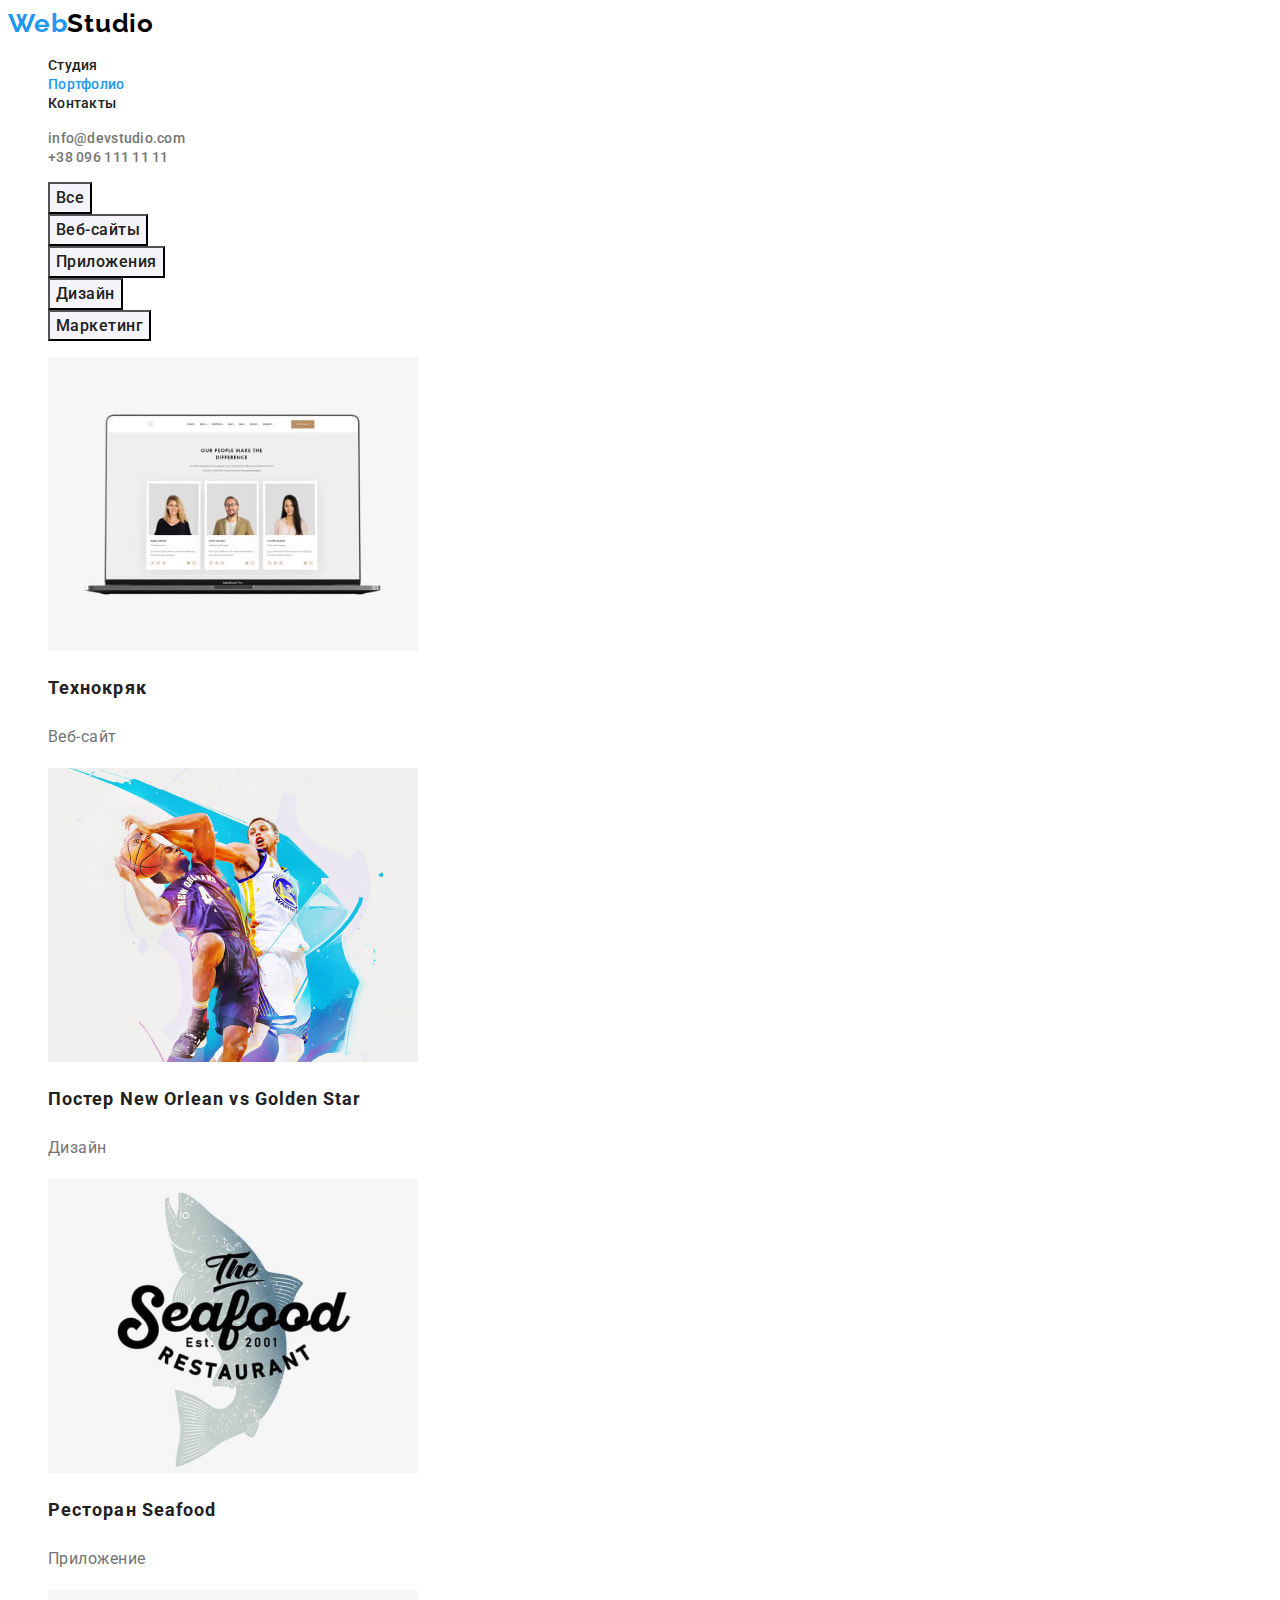
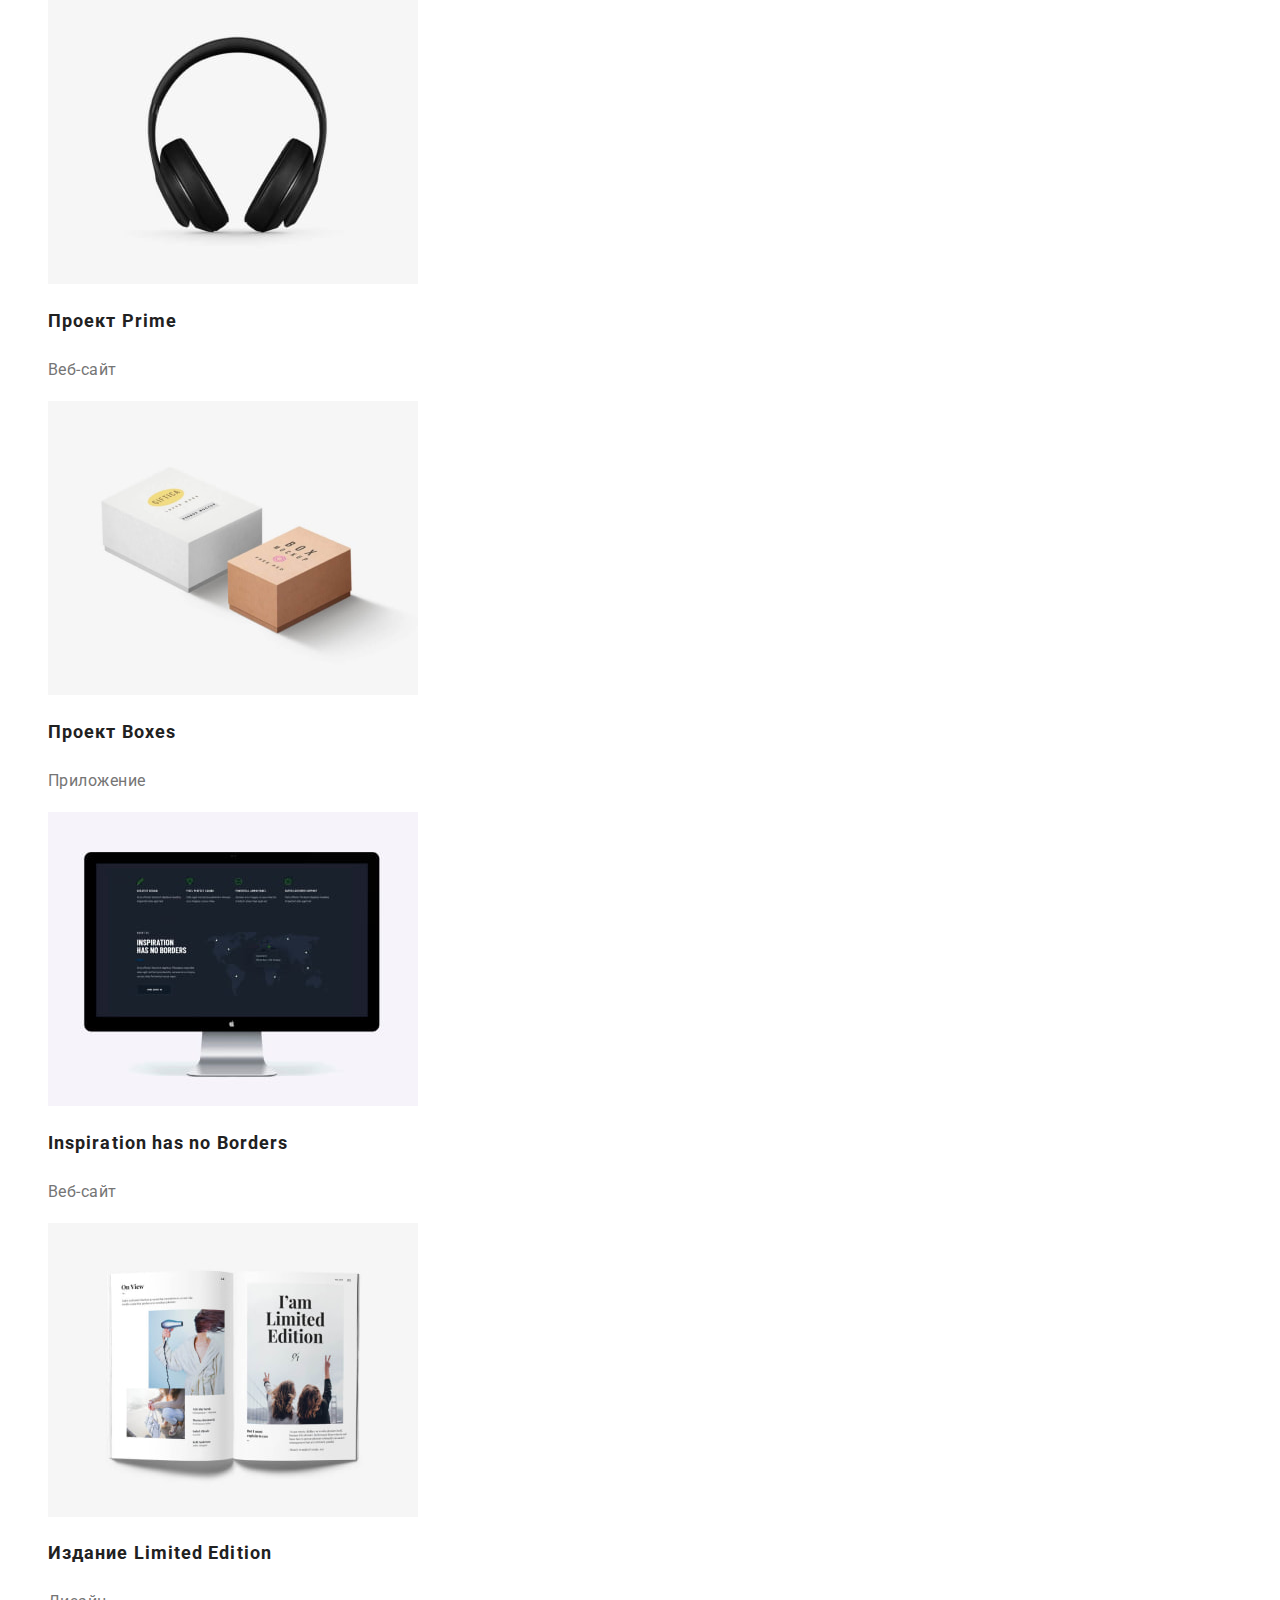
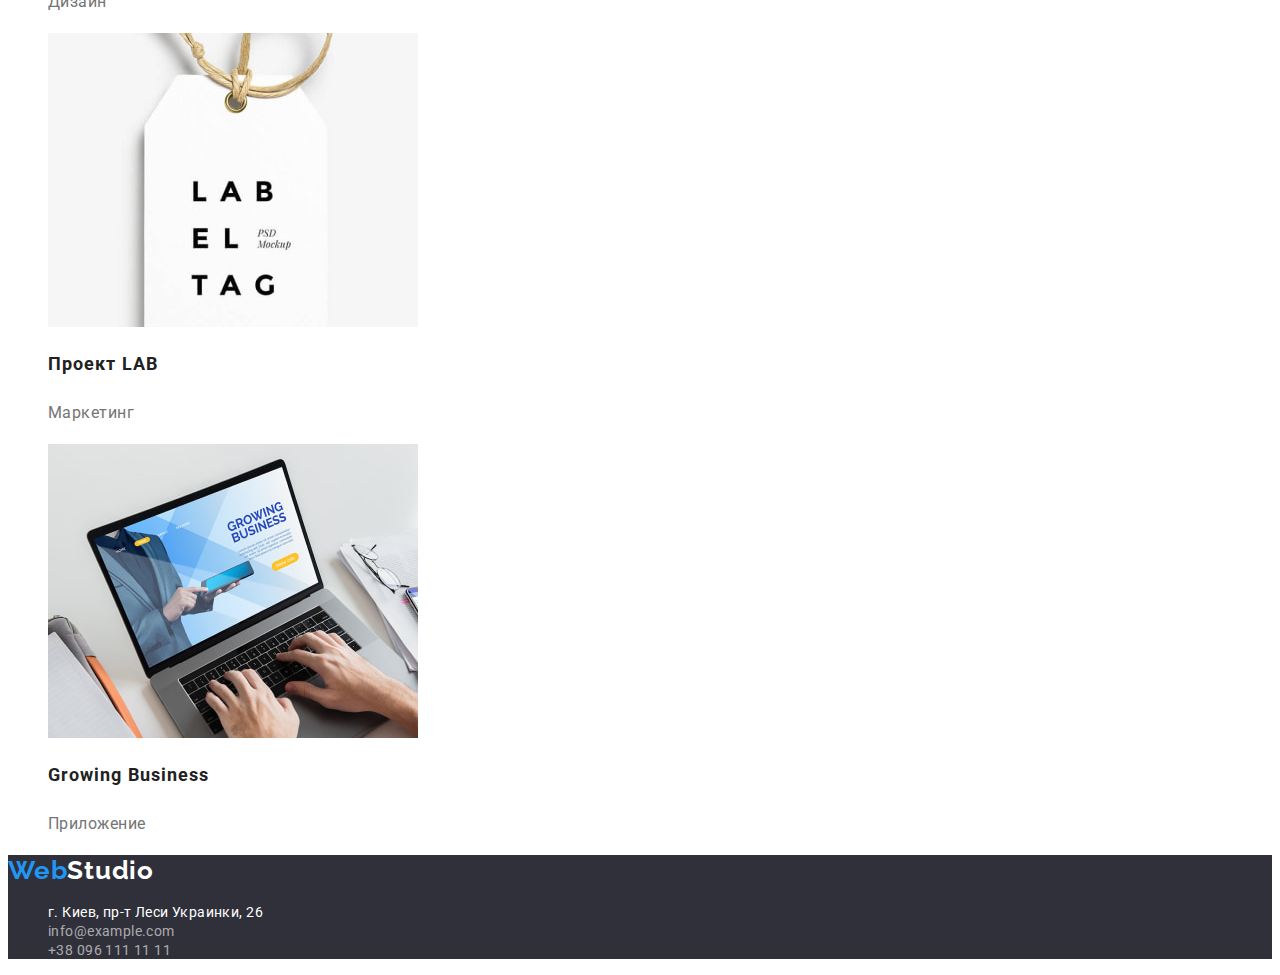
==== portfolio.html @ b4964f57 "hw-03" ====
<!DOCTYPE html>
<html lang="ru">
  <head>
    <meta charset="UTF-8" />
    <meta http-equiv="X-UA-Compatible" content="IE=edge" />
    <meta name="viewport" content="width=device-width, initial-scale=1.0" />
    <title>Портфолио</title>
    <link rel="stylesheet" href="./css/styles.css" />
    <link
      href="https://fonts.googleapis.com/css2?family=Raleway:wght@700&family=Roboto:wght@400;500;700;900&display=swap"
      rel="stylesheet"
    />
  </head>
  <body>
    <header class="header">
      <a href="./index.html" class="logo link" lang="en"
        >Web<span class="studio">Studio</span></a
      >
      <nav>
        <ul class="header-list list">
          <li>
            <a href="./index.html" class="header-link link">Студия</a>
          </li>
          <li>
            <a href="./portfolio.html" class="active header-link link"
              >Портфолио</a
            >
          </li>
          <li><a href="./contact" class="header-link link">Контакты</a></li>
        </ul>
      </nav>
      <ul class="header-list list">
        <li>
          <a href="emailto:info@devstudio.com" class="header-contact link"
            >info@devstudio.com
          </a>
        </li>
        <li>
          <a href="tel:+380961111111" class="header-contact link">
            +38 096 111 11 11</a
          >
        </li>
      </ul>
    </header>
    <main>
      <section class="projects">
        <h1 hidden>Проэкты</h1>
        <ul class="projects-btn-list list">
          <li><button type="button" class="projects-btn">Все</button></li>
          <li>
            <button type="button" class="projects-btn">Веб-сайты</button>
          </li>
          <li>
            <button type="button" class="projects-btn">Приложения</button>
          </li>
          <li><button type="button" class="projects-btn">Дизайн</button></li>
          <li>
            <button type="button" class="projects-btn">Маркетинг</button>
          </li>
        </ul>
        <ul class="projects-list list">
          <li>
            <a href=""
              ><img
                src="./images/img21.jpg"
                alt="Ноутбук"
                width="370"
                height="294"
            /></a>
            <h2 class="projects-subtitle">Технокряк</h2>
            <p class="projects-desc">Веб-сайт</p>
          </li>
          <li>
            <a href=""
              ><img
                src="./images/img22.jpg"
                alt="Два баскетболиста"
                width="370"
                height="294"
            /></a>
            <h2 class="projects-subtitle">Постер New Orlean vs Golden Star</h2>
            <p class="projects-desc">Дизайн</p>
          </li>
          <li>
            <a href=""
              ><img
                src="./images/img23.jpg"
                alt="Логотип с рыбой"
                width="370"
                height="294"
            /></a>
            <h2 class="projects-subtitle">Ресторан Seafood</h2>
            <p class="projects-desc">Приложение</p>
          </li>
          <li>
            <a href=""
              ><img
                src="./images/img24.jpg"
                alt="Наушники"
                width="370"
                height="294"
            /></a>
            <h2 class="projects-subtitle">Проект Prime</h2>
            <p class="projects-desc">Веб-сайт</p>
          </li>
          <li>
            <a href=""
              ><img
                src="./images/img25.jpg"
                alt="Две коробки"
                width="370"
                height="294"
            /></a>
            <h2 class="projects-subtitle">Проект Boxes</h2>
            <p class="projects-desc">Приложение</p>
          </li>
          <li>
            <a href=""
              ><img
                src="./images/img26.jpg"
                alt="Монитор компьютера"
                width="370"
                height="294"
            /></a>
            <h2 class="projects-subtitle" lang="en">
              Inspiration has no Borders
            </h2>
            <p class="projects-desc">Веб-сайт</p>
          </li>
          <li>
            <a href=""
              ><img
                src="./images/img27.jpg"
                alt="Открытая книга"
                width="370"
                height="294"
            /></a>
            <h2 class="projects-subtitle">Издание Limited Edition</h2>
            <p class="projects-desc">Дизайн</p>
          </li>
          <li>
            <a href=""
              ><img
                src="./images/img28.jpg"
                alt="Логотип на бирке"
                width="370"
                height="294"
            /></a>
            <h2 class="projects-subtitle">Проект LAB</h2>
            <p class="projects-desc">Маркетинг</p>
          </li>
          <li>
            <a href=""
              ><img
                src="./images/img29.jpg"
                alt="Бизнесмен за ноутбуком"
                width="370"
                height="294"
            /></a>
            <h2 class="projects-subtitle" lang="en">Growing Business</h2>
            <p class="projects-desc">Приложение</p>
          </li>
        </ul>
      </section>
    </main>
    <footer class="footer">
      <a href="/index.html" class="logo link" lang="en"
        >Web<span class="studio-footer">Studio</span></a
      >
      <address>
        <ul class="footer-list list">
          <li>
            <a
              class="footer-address link"
              href="https://bit.ly/3pXMvUd"
              target="_blank"
              rel="noopener noreferrer"
              >г. Киев, пр-т Леси Украинки, 26</a
            >
          </li>
          <li>
            <a class="footer-contact link" href="info@example.com"
              >info@example.com</a
            >
          </li>
          <li>
            <a class="footer-contact link" href="tel:+380961111111">
              +38 096 111 11 11</a
            >
          </li>
        </ul>
      </address>
    </footer>
  </body>
</html>
---- css/styles.css ----
:root {
    --title-color: #212121;
    --accent: #2196F3;
}
body {
    font-family: 'Roboto', sans-serif;
    color: #757575;
}
.link { text-decoration: none
}
.list { list-style: none;
}
.logo {
    font-family: 'Raleway';
    font-style: normal;
    font-weight: 700;
    font-size: 26px;
    line-height: 1.19;
    letter-spacing: 0.03em;
    color: #2196F3;
}
.studio {
    color: #000000;
}
.studio-footer {
    color: #FFFFFF;
}
.header {
    background: #FFFFFF;
}
.header-link {
    font-weight: 500;
    font-size: 14px;
        line-height: 1.14;
        letter-spacing: 0.02em;    
        color: var(--title-color)
}
.active {
    color: var(--accent);
}
.header-link:hover, 
.header-link:focus {
    color: var(--accent);
}
.header-contact {
    font-weight: 500;
        font-size: 14px;
        line-height: 1.14;
        letter-spacing: 0.02em;
        color: #757575;
}
.header-contact:hover, 
.header-contact:focus {
    color: var(--accent);
}
.hero {
    background: #2F303A;
}
.hero-title {
    font-weight: 900;
        font-size: 44px;
        line-height: 1.36;
        text-align: center;
        letter-spacing: 0.06em;
        text-transform: uppercase;   
        color: #FFFFFF;
}
.hero-btn {
    font-family: inherit;
    cursor: pointer;
    font-weight: 700;
        font-size: 16px;
        line-height: 1.90;
        letter-spacing: 0.06em; 
        color: #FFFFFF;
        background: #2196F3;
}
.hero-btn:hover,
.hero-btn:focus {
    background-color: #188ce8;
    color: #FFFFFF;
}
.features-title {
        font-size: 36px;
        line-height: 1.16;
        text-align: center;
        letter-spacing: 0.03em;
        color: var(--title-color);
}
.features-subtitle {
        font-size: 14px;
        line-height: 1.14;
        letter-spacing: 0.03em;
        text-transform: uppercase;
        color: var(--title-color);
}
.features-desc {
        font-size: 14px;
        line-height: 0.58;
        letter-spacing: 0.03em;
}
.direction-title {
        font-size: 36px;
        line-height: 1.16;
        text-align: center;
        letter-spacing: 0.03em;
        color: var(--title-color);
}
.team {
    background: #F5F4FA;
}
.team-title {
        font-size: 36px;
        line-height: 1.16;
        text-align: center;
        letter-spacing: 0.03em;
        color: var(--title-color);
}
.team-subtitle {
    font-weight: 500;
        font-size: 16px;
        line-height: 1.18;
        text-align: center;
        letter-spacing: 0.03em;
        color: var(--title-color);
}
.team-desc {
        line-height: 1.18;
        text-align: center;
        letter-spacing: 0.03em;
}
.footer {
    background: #2F303A;
}
.footer-address {
        font-style: normal;
        font-size: 14px;
        line-height: 1.17;
        letter-spacing: 0.03em;
        color: #FFFFFF;
}
.footer-address:hover,
.footer-address:focus {
    color: var(--accent);
}
.footer-contact {
    font-style: normal;
    font-size: 14px;
    line-height: 1.17;
    letter-spacing: 0.03em;
    color: rgba(255, 255, 255, 0.6);
}
.footer-contact:hover,
.footer-contact:focus {
    color: var(--accent);
}
.projects-btn {
    font-weight: 500;
        font-size: 16px;
        line-height: 1.62;
        letter-spacing: 0.03em;
    font-family: inherit;
    cursor: pointer;
    color: var(--title-color);
    background: #F5F4FA;
}
.projects-btn:hover,
.projects-btn:focus {
    color: #FFFFFF;
    background: var(--accent);
}
.projects-subtitle {
font-size: 18px;
    line-height: 2;
    letter-spacing: 0.06em;
    color: var(--title-color);
}
.projects-desc {
        line-height: 1.87;
        letter-spacing: 0.03em;
}
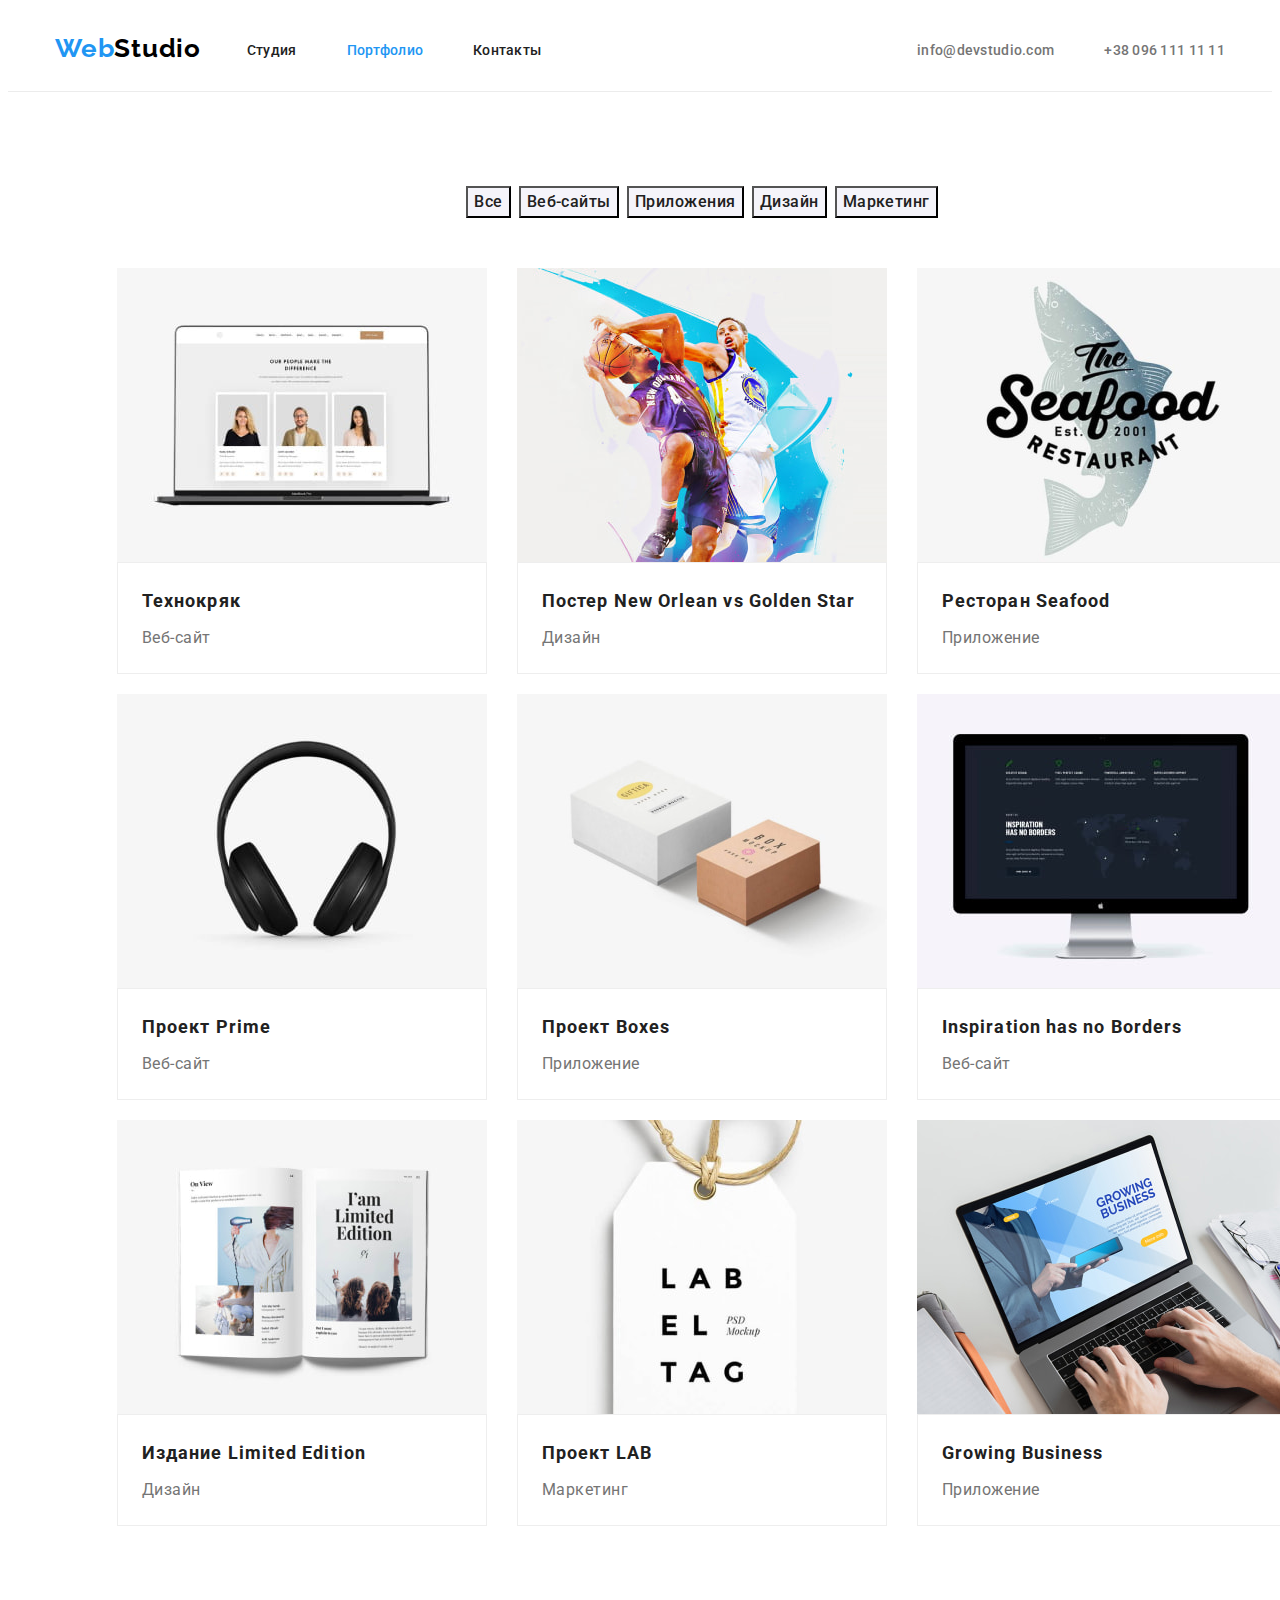
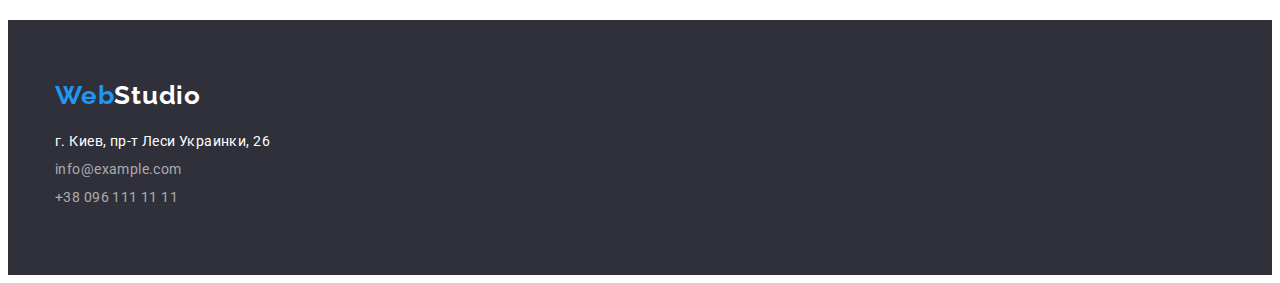
==== commit 73392cd7: "add" ====
--- a/portfolio.html
+++ b/portfolio.html
@@ -5,191 +5,237 @@
     <meta http-equiv="X-UA-Compatible" content="IE=edge" />
     <meta name="viewport" content="width=device-width, initial-scale=1.0" />
     <title>Портфолио</title>
-    <link rel="stylesheet" href="./css/styles.css" />
     <link
       href="https://fonts.googleapis.com/css2?family=Raleway:wght@700&family=Roboto:wght@400;500;700;900&display=swap"
       rel="stylesheet"
     />
+    <link
+      rel="stylesheet"
+      href="https://cdnjs.cloudflare.com/ajax/libs/modern-normalize/1.1.0/modern-normalize.min.css"
+      integrity="sha512-wpPYUAdjBVSE4KJnH1VR1HeZfpl1ub8YT/NKx4PuQ5NmX2tKuGu6U/JRp5y+Y8XG2tV+wKQpNHVUX03MfMFn9Q=="
+      crossorigin="anonymous"
+      referrerpolicy="no-referrer"
+    />
+    <link rel="stylesheet" href="./css/styles.css" />
   </head>
   <body>
     <header class="header">
-      <a href="./index.html" class="logo link" lang="en"
-        >Web<span class="studio">Studio</span></a
-      >
-      <nav>
-        <ul class="header-list list">
+      <div class="container">
+        <a href="./index.html" class="logo link" lang="en"
+          >Web<span class="studio">Studio</span></a
+        >
+        <nav class="header-navigation">
+          <ul class="header-list list">
+            <li>
+              <a href="./index.html" class="header-link link">Студия</a>
+            </li>
+            <li>
+              <a href="./portfolio.html" class="active header-link link"
+                >Портфолио</a
+              >
+            </li>
+            <li><a href="./contact" class="header-link link">Контакты</a></li>
+          </ul>
+        </nav>
+        <ul class="header-list-contacts list">
           <li>
-            <a href="./index.html" class="header-link link">Студия</a>
+            <a href="emailto:info@devstudio.com" class="header-contact link"
+              >info@devstudio.com
+            </a>
           </li>
           <li>
-            <a href="./portfolio.html" class="active header-link link"
-              >Портфолио</a
-            >
-          </li>
-          <li><a href="./contact" class="header-link link">Контакты</a></li>
-        </ul>
-      </nav>
-      <ul class="header-list list">
-        <li>
-          <a href="emailto:info@devstudio.com" class="header-contact link"
-            >info@devstudio.com
-          </a>
-        </li>
-        <li>
-          <a href="tel:+380961111111" class="header-contact link">
-            +38 096 111 11 11</a
-          >
-        </li>
-      </ul>
-    </header>
-    <main>
-      <section class="projects">
-        <h1 hidden>Проэкты</h1>
-        <ul class="projects-btn-list list">
-          <li><button type="button" class="projects-btn">Все</button></li>
-          <li>
-            <button type="button" class="projects-btn">Веб-сайты</button>
-          </li>
-          <li>
-            <button type="button" class="projects-btn">Приложения</button>
-          </li>
-          <li><button type="button" class="projects-btn">Дизайн</button></li>
-          <li>
-            <button type="button" class="projects-btn">Маркетинг</button>
-          </li>
-        </ul>
-        <ul class="projects-list list">
-          <li>
-            <a href=""
-              ><img
-                src="./images/img21.jpg"
-                alt="Ноутбук"
-                width="370"
-                height="294"
-            /></a>
-            <h2 class="projects-subtitle">Технокряк</h2>
-            <p class="projects-desc">Веб-сайт</p>
-          </li>
-          <li>
-            <a href=""
-              ><img
-                src="./images/img22.jpg"
-                alt="Два баскетболиста"
-                width="370"
-                height="294"
-            /></a>
-            <h2 class="projects-subtitle">Постер New Orlean vs Golden Star</h2>
-            <p class="projects-desc">Дизайн</p>
-          </li>
-          <li>
-            <a href=""
-              ><img
-                src="./images/img23.jpg"
-                alt="Логотип с рыбой"
-                width="370"
-                height="294"
-            /></a>
-            <h2 class="projects-subtitle">Ресторан Seafood</h2>
-            <p class="projects-desc">Приложение</p>
-          </li>
-          <li>
-            <a href=""
-              ><img
-                src="./images/img24.jpg"
-                alt="Наушники"
-                width="370"
-                height="294"
-            /></a>
-            <h2 class="projects-subtitle">Проект Prime</h2>
-            <p class="projects-desc">Веб-сайт</p>
-          </li>
-          <li>
-            <a href=""
-              ><img
-                src="./images/img25.jpg"
-                alt="Две коробки"
-                width="370"
-                height="294"
-            /></a>
-            <h2 class="projects-subtitle">Проект Boxes</h2>
-            <p class="projects-desc">Приложение</p>
-          </li>
-          <li>
-            <a href=""
-              ><img
-                src="./images/img26.jpg"
-                alt="Монитор компьютера"
-                width="370"
-                height="294"
-            /></a>
-            <h2 class="projects-subtitle" lang="en">
-              Inspiration has no Borders
-            </h2>
-            <p class="projects-desc">Веб-сайт</p>
-          </li>
-          <li>
-            <a href=""
-              ><img
-                src="./images/img27.jpg"
-                alt="Открытая книга"
-                width="370"
-                height="294"
-            /></a>
-            <h2 class="projects-subtitle">Издание Limited Edition</h2>
-            <p class="projects-desc">Дизайн</p>
-          </li>
-          <li>
-            <a href=""
-              ><img
-                src="./images/img28.jpg"
-                alt="Логотип на бирке"
-                width="370"
-                height="294"
-            /></a>
-            <h2 class="projects-subtitle">Проект LAB</h2>
-            <p class="projects-desc">Маркетинг</p>
-          </li>
-          <li>
-            <a href=""
-              ><img
-                src="./images/img29.jpg"
-                alt="Бизнесмен за ноутбуком"
-                width="370"
-                height="294"
-            /></a>
-            <h2 class="projects-subtitle" lang="en">Growing Business</h2>
-            <p class="projects-desc">Приложение</p>
-          </li>
-        </ul>
-      </section>
-    </main>
-    <footer class="footer">
-      <a href="/index.html" class="logo link" lang="en"
-        >Web<span class="studio-footer">Studio</span></a
-      >
-      <address>
-        <ul class="footer-list list">
-          <li>
-            <a
-              class="footer-address link"
-              href="https://bit.ly/3pXMvUd"
-              target="_blank"
-              rel="noopener noreferrer"
-              >г. Киев, пр-т Леси Украинки, 26</a
-            >
-          </li>
-          <li>
-            <a class="footer-contact link" href="info@example.com"
-              >info@example.com</a
-            >
-          </li>
-          <li>
-            <a class="footer-contact link" href="tel:+380961111111">
+            <a href="tel:+380961111111" class="header-contact link">
               +38 096 111 11 11</a
             >
           </li>
         </ul>
-      </address>
+      </div>
+    </header>
+    <main>
+      <section class="projects section">
+        <div class="container">
+          <h1 hidden>Проекты</h1>
+          <ul class="projects-btn-list list">
+            <li class="projects-btn-list-item">
+              <button type="button" class="projects-btn">Все</button>
+            </li>
+            <li class="projects-btn-list-item">
+              <button type="button" class="projects-btn">Веб-сайты</button>
+            </li>
+            <li class="projects-btn-list-item">
+              <button type="button" class="projects-btn">Приложения</button>
+            </li>
+            <li class="projects-btn-list-item">
+              <button type="button" class="projects-btn">Дизайн</button>
+            </li>
+            <li class="projects-btn-list-item">
+              <button type="button" class="projects-btn">Маркетинг</button>
+            </li>
+          </ul>
+          <ul class="projects-list list">
+            <li class="project-list-item">
+              <a href=""
+                ><img
+                  class="project-pic"
+                  src="./images/img21.jpg"
+                  alt="Ноутбук"
+                  width="370"
+                  height="294"
+              /></a>
+              <div class="projects-list-card">
+                <h2 class="projects-subtitle">Технокряк</h2>
+                <p class="projects-desc">Веб-сайт</p>
+              </div>
+            </li>
+            <li class="project-list-item">
+              <a href=""
+                ><img
+                  class="project-pic"
+                  src="./images/img22.jpg"
+                  alt="Два баскетболиста"
+                  width="370"
+                  height="294"
+              /></a>
+              <div class="projects-list-card">
+                <h2 class="projects-subtitle">
+                  Постер New Orlean vs Golden Star
+                </h2>
+                <p class="projects-desc">Дизайн</p>
+              </div>
+            </li>
+            <li class="project-list-item">
+              <a href=""
+                ><img
+                  class="project-pic"
+                  src="./images/img23.jpg"
+                  alt="Логотип с рыбой"
+                  width="370"
+                  height="294"
+              /></a>
+              <div class="projects-list-card">
+                <h2 class="projects-subtitle">Ресторан Seafood</h2>
+                <p class="projects-desc">Приложение</p>
+              </div>
+            </li>
+            <li class="project-list-item">
+              <a href=""
+                ><img
+                  class="project-pic"
+                  src="./images/img24.jpg"
+                  alt="Наушники"
+                  width="370"
+                  height="294"
+              /></a>
+              <div class="projects-list-card">
+                <h2 class="projects-subtitle">Проект Prime</h2>
+                <p class="projects-desc">Веб-сайт</p>
+              </div>
+            </li>
+            <li class="project-list-item">
+              <a href=""
+                ><img
+                  class="project-pic"
+                  src="./images/img25.jpg"
+                  alt="Две коробки"
+                  width="370"
+                  height="294"
+              /></a>
+              <div class="projects-list-card">
+                <h2 class="projects-subtitle">Проект Boxes</h2>
+                <p class="projects-desc">Приложение</p>
+              </div>
+            </li>
+            <li class="project-list-item">
+              <a href=""
+                ><img
+                  class="project-pic"
+                  src="./images/img26.jpg"
+                  alt="Монитор компьютера"
+                  width="370"
+                  height="294"
+              /></a>
+              <div class="projects-list-card">
+                <h2 class="projects-subtitle" lang="en">
+                  Inspiration has no Borders
+                </h2>
+                <p class="projects-desc">Веб-сайт</p>
+              </div>
+            </li>
+            <li class="project-list-item">
+              <a href=""
+                ><img
+                  class="project-pic"
+                  src="./images/img27.jpg"
+                  alt="Открытая книга"
+                  width="370"
+                  height="294"
+              /></a>
+              <div class="projects-list-card">
+                <h2 class="projects-subtitle">Издание Limited Edition</h2>
+                <p class="projects-desc">Дизайн</p>
+              </div>
+            </li>
+            <li class="project-list-item">
+              <a href=""
+                ><img
+                  class="project-pic"
+                  src="./images/img28.jpg"
+                  alt="Логотип на бирке"
+                  width="370"
+                  height="294"
+              /></a>
+              <div class="projects-list-card">
+                <h2 class="projects-subtitle">Проект LAB</h2>
+                <p class="projects-desc">Маркетинг</p>
+              </div>
+            </li>
+            <li class="project-list-item">
+              <a href=""
+                ><img
+                  class="project-pic"
+                  src="./images/img29.jpg"
+                  alt="Бизнесмен за ноутбуком"
+                  width="370"
+                  height="294"
+              /></a>
+              <div class="projects-list-card">
+                <h2 class="projects-subtitle" lang="en">Growing Business</h2>
+                <p class="projects-desc">Приложение</p>
+              </div>
+            </li>
+          </ul>
+        </div>
+      </section>
+    </main>
+    <footer class="footer">
+      <div class="container">
+        <a href="/index.html" class="logo-footer link" lang="en"
+          >Web<span class="studio-footer">Studio</span></a
+        >
+        <address class="footer-address-list">
+          <ul class="footer-list list">
+            <li class="footer-list-item">
+              <a
+                class="footer-address link"
+                href="https://bit.ly/3pXMvUd"
+                target="_blank"
+                rel="noopener noreferrer"
+                >г. Киев, пр-т Леси Украинки, 26</a
+              >
+            </li>
+            <li class="footer-list-item">
+              <a class="footer-contact link" href="info@example.com"
+                >info@example.com</a
+              >
+            </li>
+            <li class="footer-list-item">
+              <a class="footer-contact link" href="tel:+380961111111">
+                +38 096 111 11 11</a
+              >
+            </li>
+          </ul>
+        </address>
+      </div>
     </footer>
   </body>
 </html>
--- a/css/styles.css
+++ b/css/styles.css
@@ -1,3 +1,18 @@
+html {
+    box-sizing: border-box;
+}
+    *,
+    *::before,
+    *::after {
+        box-sizing: inherit;
+    }
+p, h1, h2, h3, h4, h5, h6 {
+    margin: 0;
+}
+ul {
+    margin: 0;
+    padding-left: 0;
+}
 
 :root {
     --title-color: #212121;
@@ -10,6 +25,16 @@
 .link { text-decoration: none
 }
 .list { list-style: none;
+}
+.container {
+    width: 1200px;
+    margin-left: auto;
+    margin-right: auto;
+    padding-left: 15px;
+    padding-right: 15px;
+}
+.section {
+    padding: 94px 94px;
 }
 .logo {
     font-family: 'Raleway';
@@ -19,6 +44,17 @@
     line-height: 1.19;
     letter-spacing: 0.03em;
     color: #2196F3;
+    padding: 25px 0px;
+}
+.logo-footer {
+    font-family: 'Raleway';
+    font-style: normal;
+    font-weight: 700;
+    font-size: 26px;
+    line-height: 1.19;
+    letter-spacing: 0.03em;
+    color: #2196F3;
+
 }
 .studio {
     color: #000000;
@@ -26,8 +62,27 @@
 .studio-footer {
     color: #FFFFFF;
 }
+.header .container {    
+    display: flex;
+    background: #FFFFFF;
+    justify-content: space-between;
+
+}
 .header {
-    background: #FFFFFF;
+        border-bottom: 1px solid #ECECEC;
+}
+.header-list {
+    display: flex;
+    column-gap: 50px;
+    margin-right: 330px;
+    padding: 32px 0px;
+
+}
+.header-list-contacts {
+    display: flex;
+    column-gap: 50px;
+        padding: 32px 0px;
+
 }
 .header-link {
     font-weight: 500;
@@ -56,7 +111,10 @@
 }
 .hero {
     background: #2F303A;
-}
+    text-align: center;
+    padding-bottom: 200px;
+}
+
 .hero-title {
     font-weight: 900;
         font-size: 44px;
@@ -65,6 +123,8 @@
         letter-spacing: 0.06em;
         text-transform: uppercase;   
         color: #FFFFFF;
+        padding: 106px 240px 0px;
+        margin-bottom: 30px;
 }
 .hero-btn {
     font-family: inherit;
@@ -75,12 +135,17 @@
         letter-spacing: 0.06em; 
         color: #FFFFFF;
         background: #2196F3;
+    border-radius: 4px;
 }
 .hero-btn:hover,
 .hero-btn:focus {
     background-color: #188ce8;
     color: #FFFFFF;
 }
+.features-list {
+    display: flex;
+        column-gap: 30px;
+}
 .features-title {
         font-size: 36px;
         line-height: 1.16;
@@ -88,17 +153,28 @@
         letter-spacing: 0.03em;
         color: var(--title-color);
 }
+.features-list-item {
+    display: flex;
+    flex-wrap: wrap;
+}
 .features-subtitle {
         font-size: 14px;
         line-height: 1.14;
         letter-spacing: 0.03em;
         text-transform: uppercase;
         color: var(--title-color);
+        margin-bottom: 10px;
 }
 .features-desc {
         font-size: 14px;
-        line-height: 0.58;
-        letter-spacing: 0.03em;
+        line-height: 1.71;
+        letter-spacing: 0.03em;
+
+}
+.direction-pic {
+    display: block; 
+    max-width: 100%; 
+    height: auto;
 }
 .direction-title {
         font-size: 36px;
@@ -106,6 +182,11 @@
         text-align: center;
         letter-spacing: 0.03em;
         color: var(--title-color);
+        margin-bottom: 50px;
+}
+.direction-list {
+    display: flex;
+    column-gap: 30px;
 }
 .team {
     background: #F5F4FA;
@@ -116,6 +197,22 @@
         text-align: center;
         letter-spacing: 0.03em;
         color: var(--title-color);
+        margin-bottom: 50px;
+}
+.team-pic {
+        display: block;
+        max-width: 100%;
+        height: auto;
+        margin-bottom: 30px;
+}
+.team-list {
+    display: flex;
+    column-gap: 30px;
+}
+.team-list-item {
+    background: #FFFFFF;
+        box-shadow: 0px 1px 3px rgba(0, 0, 0, 0.12), 0px 1px 1px rgba(0, 0, 0, 0.14), 0px 2px 1px rgba(0, 0, 0, 0.2);
+        border-radius: 0px 0px 4px 4px;
 }
 .team-subtitle {
     font-weight: 500;
@@ -124,14 +221,20 @@
         text-align: center;
         letter-spacing: 0.03em;
         color: var(--title-color);
+        margin-bottom: 10px;
 }
 .team-desc {
         line-height: 1.18;
         text-align: center;
         letter-spacing: 0.03em;
+        padding-bottom: 30px;
 }
 .footer {
     background: #2F303A;
+    padding: 60px 0px;
+}
+.footer-list-item {
+    margin-bottom: 9px;
 }
 .footer-address {
         font-style: normal;
@@ -139,10 +242,14 @@
         line-height: 1.17;
         letter-spacing: 0.03em;
         color: #FFFFFF;
+
 }
 .footer-address:hover,
 .footer-address:focus {
     color: var(--accent);
+}
+.footer-address-list {
+            margin-top: 20px;
 }
 .footer-contact {
     font-style: normal;
@@ -155,6 +262,12 @@
 .footer-contact:focus {
     color: var(--accent);
 }
+.projects-btn-list {
+    display: flex;
+    justify-content: center;
+    column-gap: 8px;
+    margin-bottom: 50px;
+}
 .projects-btn {
     font-weight: 500;
         font-size: 16px;
@@ -169,14 +282,33 @@
 .projects-btn:focus {
     color: #FFFFFF;
     background: var(--accent);
+}
+.project-pic {
+    display: block;
+    max-width: 100%;
+    height: auto;
+}
+.projects-list {
+display: flex;
+column-gap: 30px;
+flex-wrap: wrap;
+}
+.project-list-item:not(:nth-child(n + 7)) {
+    margin-bottom: 20px;
+}
+.projects-list-card {
+padding: 20px 24px;
+background: #FFFFFF;
+    border: 1px solid #EEEEEE;
 }
 .projects-subtitle {
 font-size: 18px;
     line-height: 2;
     letter-spacing: 0.06em;
     color: var(--title-color);
+    margin-bottom: 4px;
 }
 .projects-desc {
         line-height: 1.87;
         letter-spacing: 0.03em;
-}+}
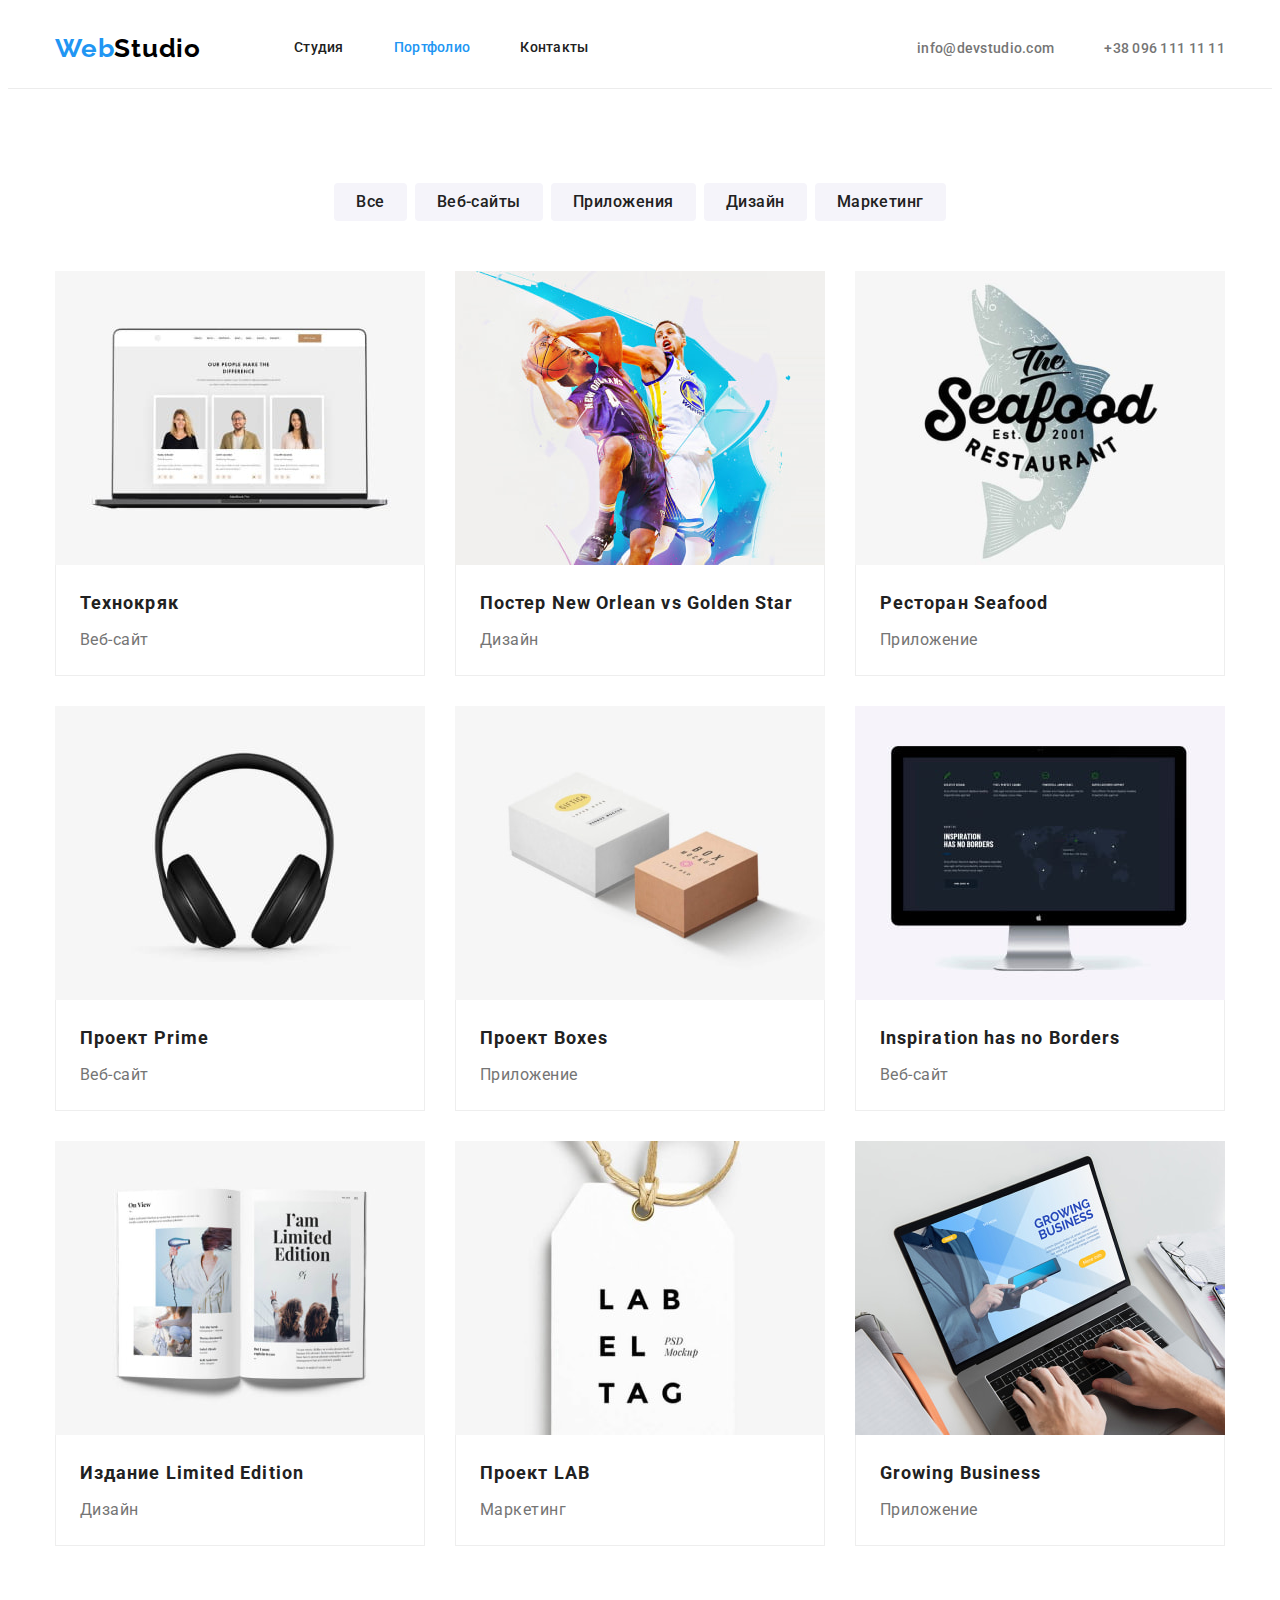
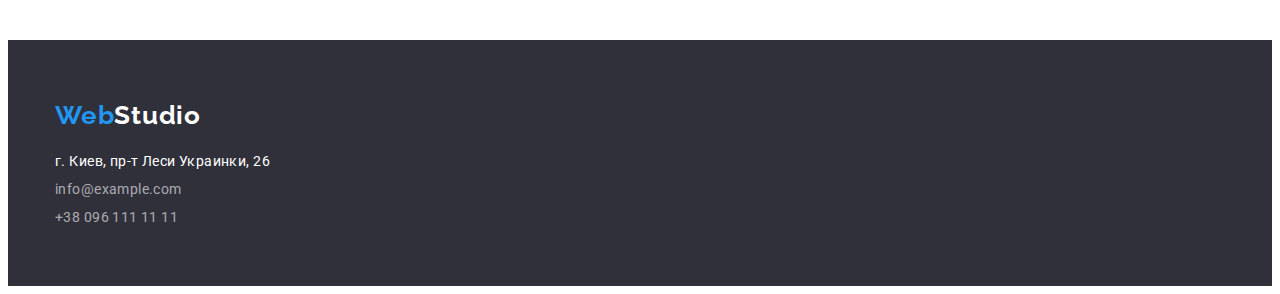
==== commit 56ff9e35: "add" ====
--- a/portfolio.html
+++ b/portfolio.html
@@ -74,134 +74,143 @@
           </ul>
           <ul class="projects-list list">
             <li class="project-list-item">
-              <a href=""
+              <a href="" class="link"
                 ><img
                   class="project-pic"
                   src="./images/img21.jpg"
                   alt="Ноутбук"
                   width="370"
                   height="294"
-              /></a>
-              <div class="projects-list-card">
-                <h2 class="projects-subtitle">Технокряк</h2>
-                <p class="projects-desc">Веб-сайт</p>
-              </div>
-            </li>
-            <li class="project-list-item">
-              <a href=""
+                />
+                <div class="projects-list-card">
+                  <h2 class="projects-subtitle">Технокряк</h2>
+                  <p class="projects-desc">Веб-сайт</p>
+                </div>
+              </a>
+            </li>
+            <li class="project-list-item">
+              <a href="" class="link"
                 ><img
                   class="project-pic"
                   src="./images/img22.jpg"
                   alt="Два баскетболиста"
                   width="370"
                   height="294"
-              /></a>
-              <div class="projects-list-card">
-                <h2 class="projects-subtitle">
-                  Постер New Orlean vs Golden Star
-                </h2>
-                <p class="projects-desc">Дизайн</p>
-              </div>
-            </li>
-            <li class="project-list-item">
-              <a href=""
+                />
+                <div class="projects-list-card">
+                  <h2 class="projects-subtitle">
+                    Постер New Orlean vs Golden Star
+                  </h2>
+                  <p class="projects-desc">Дизайн</p>
+                </div>
+              </a>
+            </li>
+            <li class="project-list-item">
+              <a href="" class="link"
                 ><img
                   class="project-pic"
                   src="./images/img23.jpg"
                   alt="Логотип с рыбой"
                   width="370"
                   height="294"
-              /></a>
-              <div class="projects-list-card">
-                <h2 class="projects-subtitle">Ресторан Seafood</h2>
-                <p class="projects-desc">Приложение</p>
-              </div>
-            </li>
-            <li class="project-list-item">
-              <a href=""
+                />
+                <div class="projects-list-card">
+                  <h2 class="projects-subtitle">Ресторан Seafood</h2>
+                  <p class="projects-desc">Приложение</p>
+                </div>
+              </a>
+            </li>
+            <li class="project-list-item">
+              <a href="" class="link"
                 ><img
                   class="project-pic"
                   src="./images/img24.jpg"
                   alt="Наушники"
                   width="370"
                   height="294"
-              /></a>
-              <div class="projects-list-card">
-                <h2 class="projects-subtitle">Проект Prime</h2>
-                <p class="projects-desc">Веб-сайт</p>
-              </div>
-            </li>
-            <li class="project-list-item">
-              <a href=""
+                />
+                <div class="projects-list-card">
+                  <h2 class="projects-subtitle">Проект Prime</h2>
+                  <p class="projects-desc">Веб-сайт</p>
+                </div>
+              </a>
+            </li>
+            <li class="project-list-item">
+              <a href="" class="link"
                 ><img
                   class="project-pic"
                   src="./images/img25.jpg"
                   alt="Две коробки"
                   width="370"
                   height="294"
-              /></a>
-              <div class="projects-list-card">
-                <h2 class="projects-subtitle">Проект Boxes</h2>
-                <p class="projects-desc">Приложение</p>
-              </div>
-            </li>
-            <li class="project-list-item">
-              <a href=""
+                />
+                <div class="projects-list-card">
+                  <h2 class="projects-subtitle">Проект Boxes</h2>
+                  <p class="projects-desc">Приложение</p>
+                </div>
+              </a>
+            </li>
+            <li class="project-list-item">
+              <a href="" class="link"
                 ><img
                   class="project-pic"
                   src="./images/img26.jpg"
                   alt="Монитор компьютера"
                   width="370"
                   height="294"
-              /></a>
-              <div class="projects-list-card">
-                <h2 class="projects-subtitle" lang="en">
-                  Inspiration has no Borders
-                </h2>
-                <p class="projects-desc">Веб-сайт</p>
-              </div>
-            </li>
-            <li class="project-list-item">
-              <a href=""
+                />
+                <div class="projects-list-card">
+                  <h2 class="projects-subtitle" lang="en">
+                    Inspiration has no Borders
+                  </h2>
+                  <p class="projects-desc">Веб-сайт</p>
+                </div>
+              </a>
+            </li>
+            <li class="project-list-item">
+              <a href="" class="link"
                 ><img
                   class="project-pic"
                   src="./images/img27.jpg"
                   alt="Открытая книга"
                   width="370"
                   height="294"
-              /></a>
-              <div class="projects-list-card">
-                <h2 class="projects-subtitle">Издание Limited Edition</h2>
-                <p class="projects-desc">Дизайн</p>
-              </div>
-            </li>
-            <li class="project-list-item">
-              <a href=""
+                />
+                <div class="projects-list-card">
+                  <h2 class="projects-subtitle">Издание Limited Edition</h2>
+                  <p class="projects-desc">Дизайн</p>
+                </div>
+              </a>
+            </li>
+            <li class="project-list-item">
+              <a href="" class="link"
                 ><img
                   class="project-pic"
                   src="./images/img28.jpg"
                   alt="Логотип на бирке"
                   width="370"
                   height="294"
-              /></a>
-              <div class="projects-list-card">
-                <h2 class="projects-subtitle">Проект LAB</h2>
-                <p class="projects-desc">Маркетинг</p>
-              </div>
-            </li>
-            <li class="project-list-item">
-              <a href=""
+                />
+                <div class="projects-list-card">
+                  <h2 class="projects-subtitle">Проект LAB</h2>
+                  <p class="projects-desc">Маркетинг</p>
+                </div>
+              </a>
+            </li>
+            <li class="project-list-item">
+              <a href="" class="link"
                 ><img
                   class="project-pic"
                   src="./images/img29.jpg"
                   alt="Бизнесмен за ноутбуком"
                   width="370"
                   height="294"
-              /></a>
-              <div class="projects-list-card">
-                <h2 class="projects-subtitle" lang="en">Growing Business</h2>
-                <p class="projects-desc">Приложение</p>
-              </div>
+                />
+                <div class="projects-list-card">
+                  <h2 class="projects-subtitle" lang="en">Growing Business</h2>
+                  <p class="projects-desc">Приложение</p>
+                </div>
+              </a>
             </li>
           </ul>
         </div>
--- a/css/styles.css
+++ b/css/styles.css
@@ -44,7 +44,8 @@
     line-height: 1.19;
     letter-spacing: 0.03em;
     color: #2196F3;
-    padding: 25px 0px;
+    margin-right: 93px;
+    padding: 15px 0px;
 }
 .logo-footer {
     font-family: 'Raleway';
@@ -65,7 +66,7 @@
 .header .container {    
     display: flex;
     background: #FFFFFF;
-    justify-content: space-between;
+    align-items: center
 
 }
 .header {
@@ -74,22 +75,27 @@
 .header-list {
     display: flex;
     column-gap: 50px;
-    margin-right: 330px;
+
+}
+.header-navigation {
+    margin-right: auto;
+}
+.header-list-contacts {
+    display: flex;
+    column-gap: 50px;
+
+}
+.header-contact {
     padding: 32px 0px;
-
-}
-.header-list-contacts {
-    display: flex;
-    column-gap: 50px;
-        padding: 32px 0px;
-
 }
 .header-link {
     font-weight: 500;
     font-size: 14px;
         line-height: 1.14;
         letter-spacing: 0.02em;    
-        color: var(--title-color)
+        color: var(--title-color);
+        display: block;
+        padding: 32px 0px;
 }
 .active {
     color: var(--accent);
@@ -104,6 +110,7 @@
         line-height: 1.14;
         letter-spacing: 0.02em;
         color: #757575;
+        padding: 32px 0px;
 }
 .header-contact:hover, 
 .header-contact:focus {
@@ -112,18 +119,20 @@
 .hero {
     background: #2F303A;
     text-align: center;
-    padding-bottom: 200px;
+    padding: 200px 0;
 }
 
 .hero-title {
     font-weight: 900;
+    width: 696px;
         font-size: 44px;
         line-height: 1.36;
         text-align: center;
         letter-spacing: 0.06em;
         text-transform: uppercase;   
         color: #FFFFFF;
-        padding: 106px 240px 0px;
+        margin-left: auto;
+        margin-right: auto;
         margin-bottom: 30px;
 }
 .hero-btn {
@@ -136,12 +145,17 @@
         color: #FFFFFF;
         background: #2196F3;
     border-radius: 4px;
+    border: none;
+    padding: 10px 32px;
 }
 .hero-btn:hover,
 .hero-btn:focus {
     background-color: #188ce8;
     color: #FFFFFF;
 }
+.features {
+    padding: 94px 0px;
+}
 .features-list {
     display: flex;
         column-gap: 30px;
@@ -154,8 +168,7 @@
         color: var(--title-color);
 }
 .features-list-item {
-    display: flex;
-    flex-wrap: wrap;
+width: 270px;
 }
 .features-subtitle {
         font-size: 14px;
@@ -170,6 +183,9 @@
         line-height: 1.71;
         letter-spacing: 0.03em;
 
+}
+.direction {
+    padding-top: 0px;
 }
 .direction-pic {
     display: block; 
@@ -203,7 +219,6 @@
         display: block;
         max-width: 100%;
         height: auto;
-        margin-bottom: 30px;
 }
 .team-list {
     display: flex;
@@ -227,13 +242,15 @@
         line-height: 1.18;
         text-align: center;
         letter-spacing: 0.03em;
-        padding-bottom: 30px;
+}
+.team-card {
+    padding: 30px 0px;
 }
 .footer {
     background: #2F303A;
     padding: 60px 0px;
 }
-.footer-list-item {
+.footer-list-item:not(:last-child) {
     margin-bottom: 9px;
 }
 .footer-address {
@@ -262,6 +279,9 @@
 .footer-contact:focus {
     color: var(--accent);
 }
+.projects {
+    padding: 94px 0px;
+}
 .projects-btn-list {
     display: flex;
     justify-content: center;
@@ -277,6 +297,9 @@
     cursor: pointer;
     color: var(--title-color);
     background: #F5F4FA;
+    border: none;
+    padding: 6px 22px;
+    border-radius: 4px;
 }
 .projects-btn:hover,
 .projects-btn:focus {
@@ -290,16 +313,15 @@
 }
 .projects-list {
 display: flex;
-column-gap: 30px;
+gap: 30px;
 flex-wrap: wrap;
 }
-.project-list-item:not(:nth-child(n + 7)) {
-    margin-bottom: 20px;
-}
+
 .projects-list-card {
 padding: 20px 24px;
 background: #FFFFFF;
     border: 1px solid #EEEEEE;
+    border-top: 0px;
 }
 .projects-subtitle {
 font-size: 18px;
@@ -311,4 +333,5 @@
 .projects-desc {
         line-height: 1.87;
         letter-spacing: 0.03em;
-}
+        color:#757575 ;
+}
